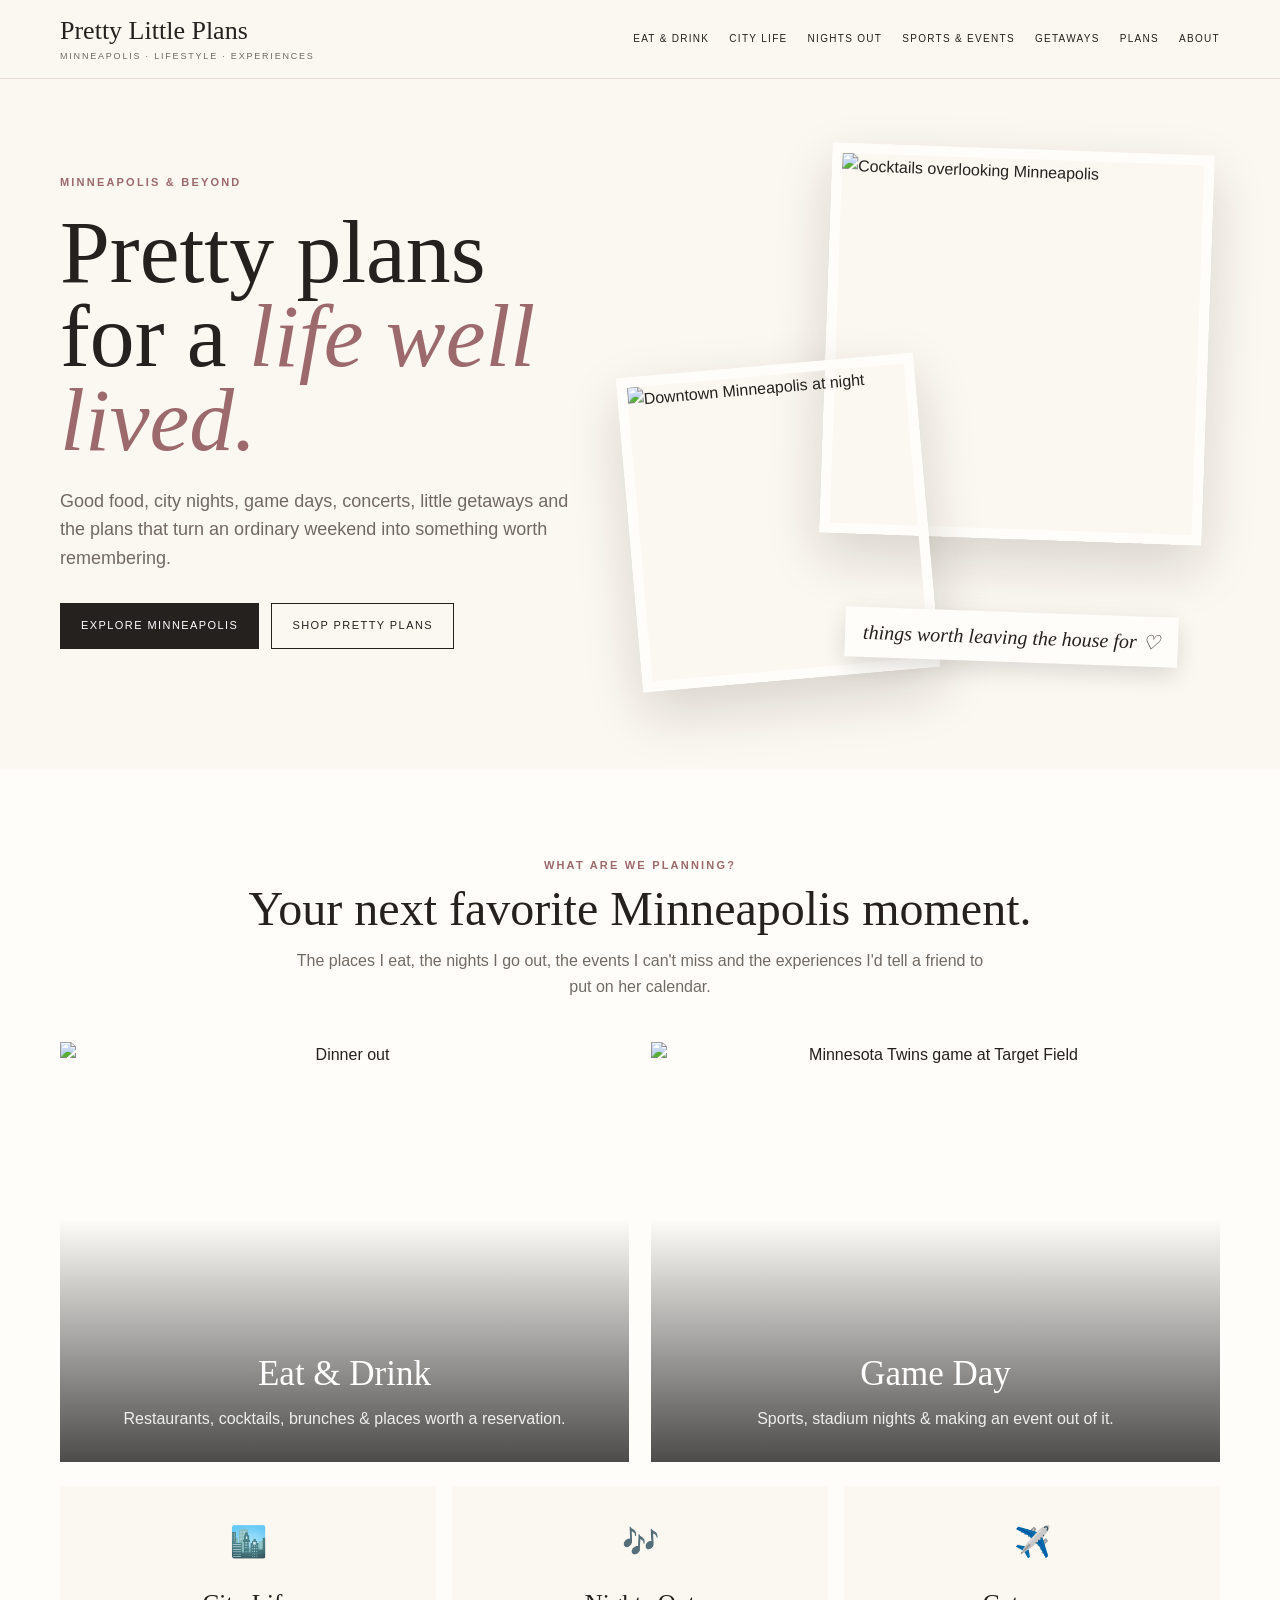
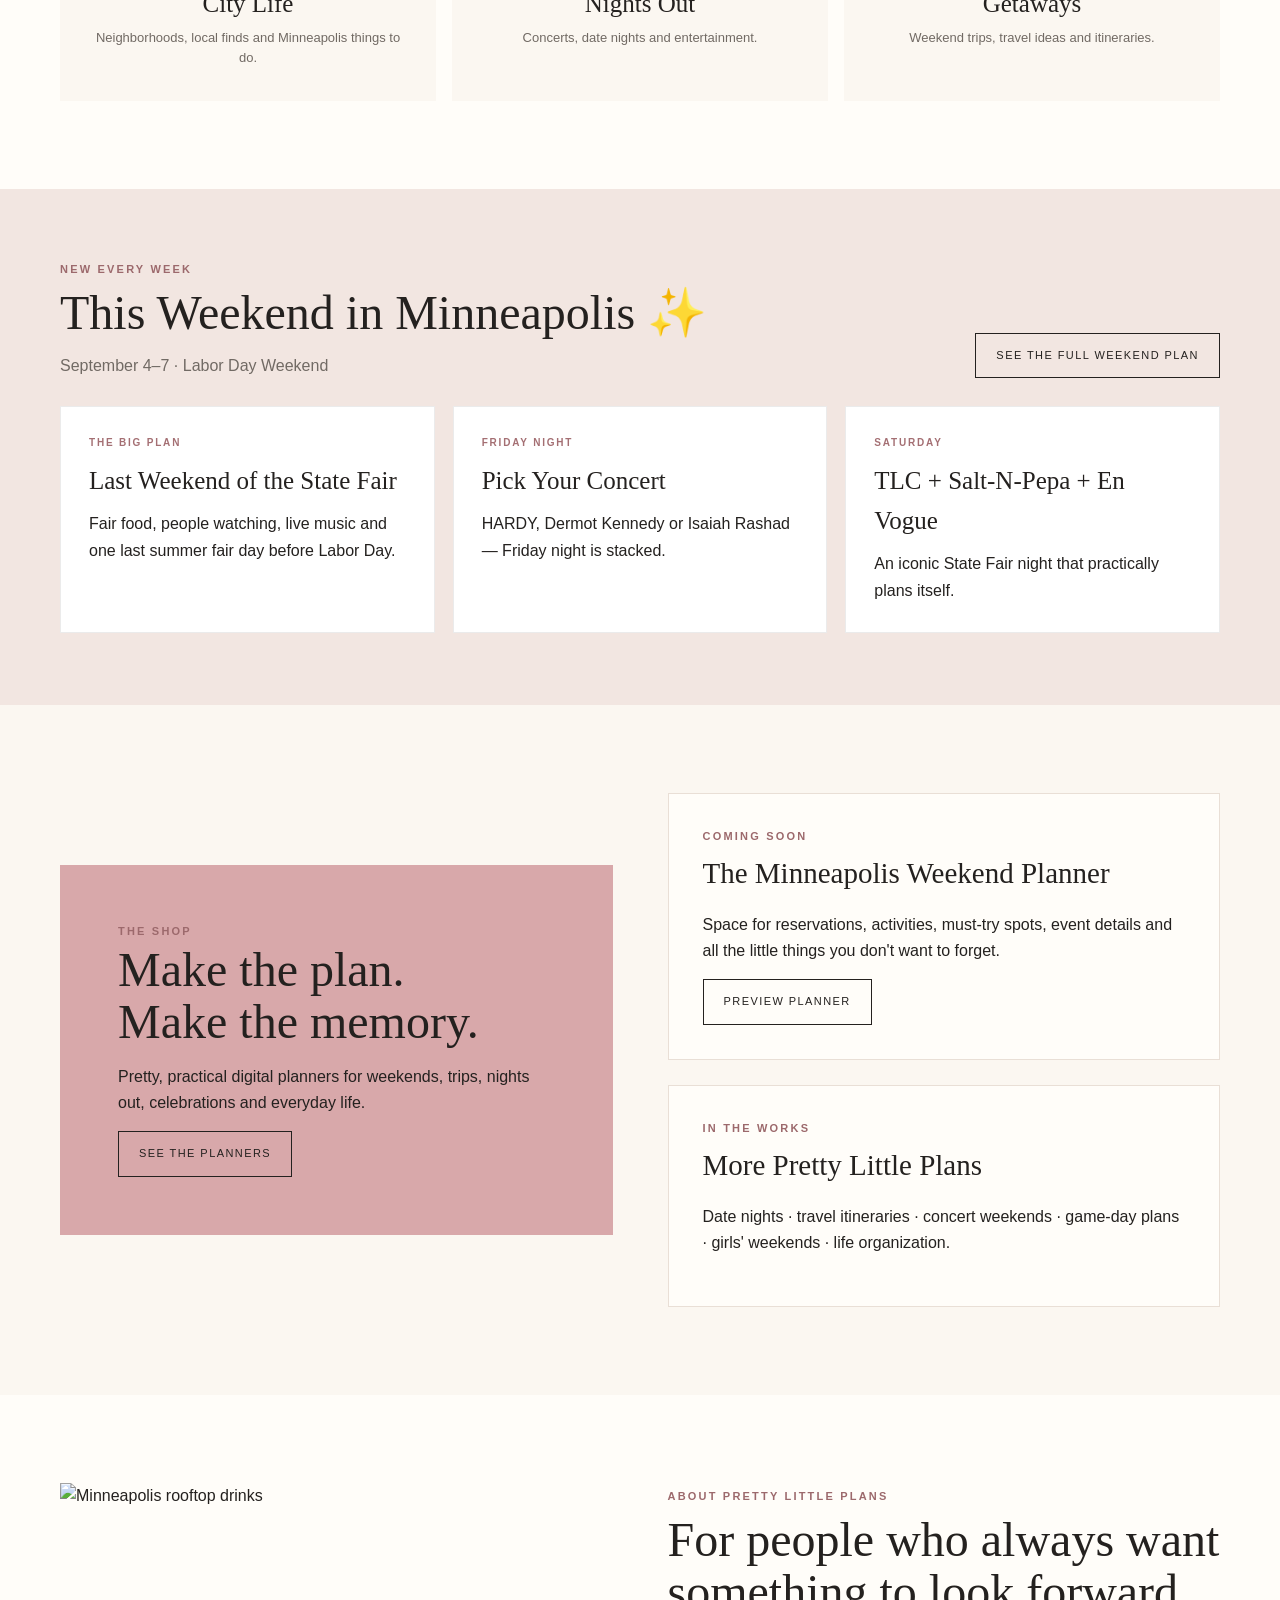
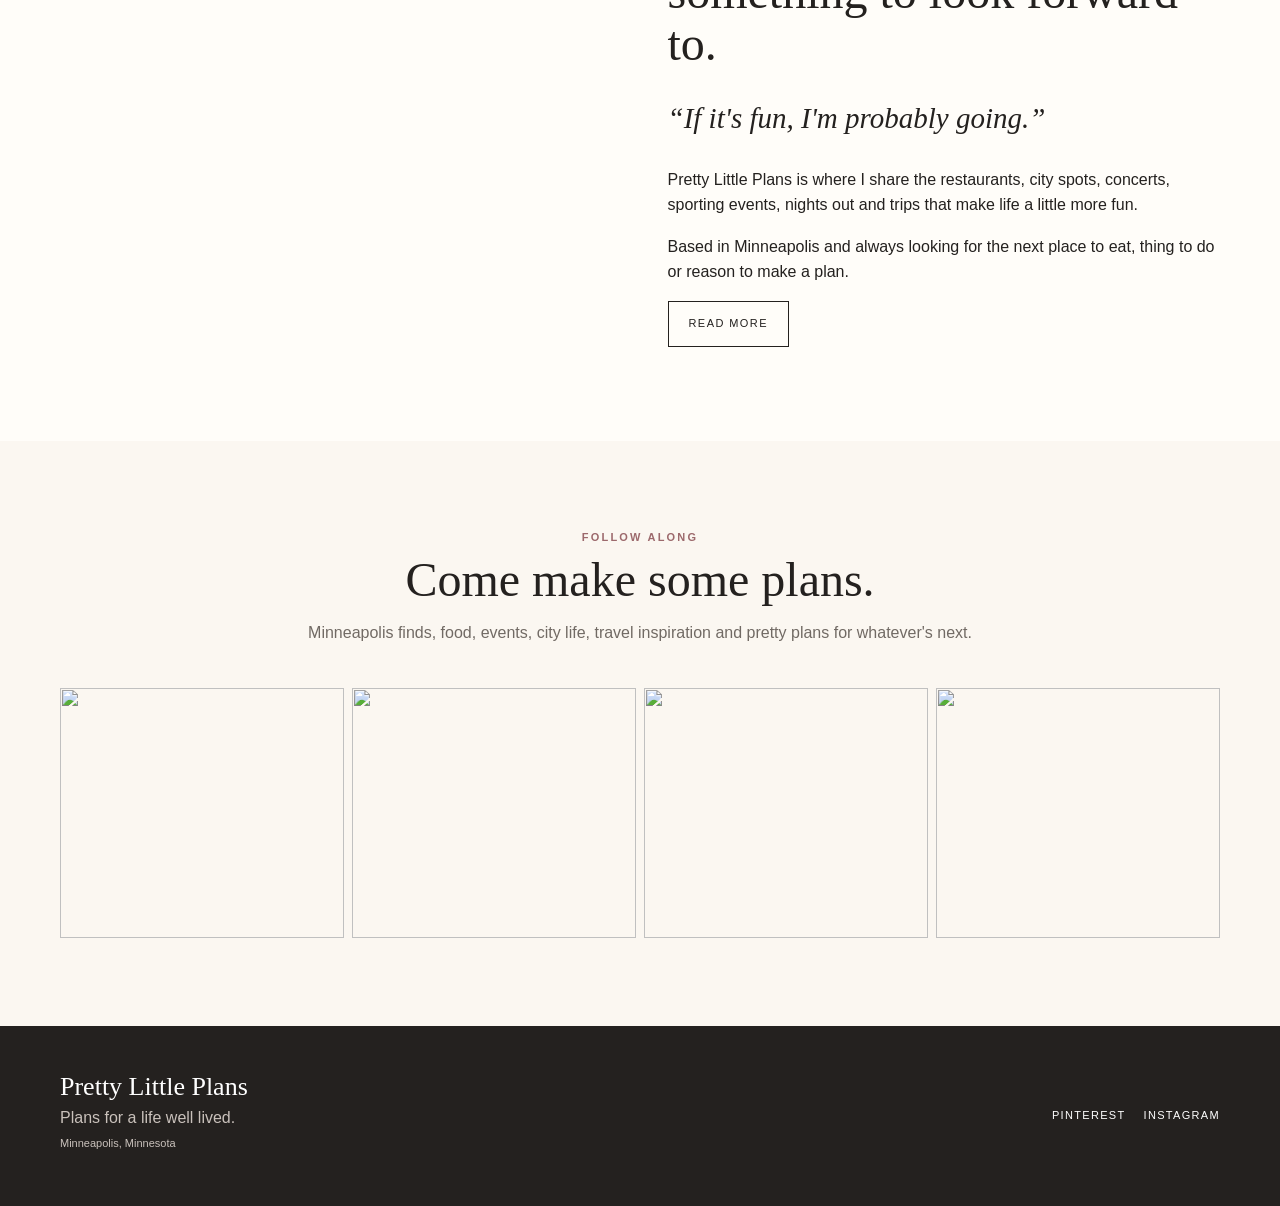
==== index.html @ 94584550 "Add files via upload" ====
<!doctype html><html lang="en"><head><meta charset="utf-8"><meta name="viewport" content="width=device-width,initial-scale=1">
<title>Home | Pretty Little Plans</title><meta name="description" content="Pretty Little Plans — Minneapolis lifestyle, food, nights out, events, travel and digital planners.">
<link rel="icon" href="favicon.svg"><link rel="stylesheet" href="styles.css"></head><body>
<header><div class="container nav">
<a class="brand" href="index.html">Pretty Little Plans<small>Minneapolis · Lifestyle · Experiences</small></a>
<button class="menu" aria-label="Open menu">☰</button>
<nav>
<a href="eat-drink.html">Eat & Drink</a>
<a href="city-life.html">City Life</a>
<a href="nights-out.html">Nights Out</a>
<a href="sports-events.html">Sports & Events</a>
<a href="getaways.html">Getaways</a>
<a href="plans.html">Plans</a>
<a href="about.html">About</a>
</nav></div></header><main>
<div class="container hero">
<div><div class="eyebrow">Minneapolis & beyond</div><h1>Pretty plans for a <em>life well lived.</em></h1>
<p class="lead">Good food, city nights, game days, concerts, little getaways and the plans that turn an ordinary weekend into something worth remembering.</p>
<div class="buttons"><a class="btn primary" href="city-life.html">Explore Minneapolis</a><a class="btn" href="plans.html">Shop Pretty Plans</a></div></div>
<div class="collage"><img class="photo p1" src="assets/rooftop-drinks.jpeg" alt="Cocktails overlooking Minneapolis"><img class="photo p2" src="assets/minneapolis-night.jpeg" alt="Downtown Minneapolis at night"><div class="note">things worth leaving the house for ♡</div></div>
</div>
<section class="alt"><div class="container center"><div class="eyebrow">What are we planning?</div><h2>Your next favorite Minneapolis moment.</h2>
<p class="intro">The places I eat, the nights I go out, the events I can't miss and the experiences I'd tell a friend to put on her calendar.</p>
<div class="feature-grid">
<a class="feature" href="eat-drink.html"><img src="assets/dinner.jpeg" alt="Dinner out"><div class="shade"><h3>Eat & Drink</h3><p>Restaurants, cocktails, brunches & places worth a reservation.</p></div></a>
<a class="feature" href="sports-events.html"><img src="assets/twins-game.jpeg" alt="Minnesota Twins game at Target Field"><div class="shade"><h3>Game Day</h3><p>Sports, stadium nights & making an event out of it.</p></div></a>
</div>
<div class="categories">
<a class="cat" href="city-life.html"><span>🏙️</span><h3>City Life</h3><p>Neighborhoods, local finds and Minneapolis things to do.</p></a>
<a class="cat" href="nights-out.html"><span>🎶</span><h3>Nights Out</h3><p>Concerts, date nights and entertainment.</p></a>
<a class="cat" href="getaways.html"><span>✈️</span><h3>Getaways</h3><p>Weekend trips, travel ideas and itineraries.</p></a>
</div></div></section>

<section class="weekend-feature"><div class="container">
  <div class="eyebrow">New every week</div>
  <div class="weekend-heading"><div><h2>This Weekend in Minneapolis ✨</h2><p class="intro">September 4–7 · Labor Day Weekend</p></div><a class="btn" href="this-weekend.html">See the full weekend plan</a></div>
  <div class="weekend-grid">
    <a class="weekend-card" href="this-weekend.html#fair"><div class="weekend-day">THE BIG PLAN</div><h3>Last Weekend of the State Fair</h3><p>Fair food, people watching, live music and one last summer fair day before Labor Day.</p></a>
    <a class="weekend-card" href="this-weekend.html#friday"><div class="weekend-day">FRIDAY NIGHT</div><h3>Pick Your Concert</h3><p>HARDY, Dermot Kennedy or Isaiah Rashad — Friday night is stacked.</p></a>
    <a class="weekend-card" href="this-weekend.html#saturday"><div class="weekend-day">SATURDAY</div><h3>TLC + Salt-N-Pepa + En Vogue</h3><p>An iconic State Fair night that practically plans itself.</p></a>
  </div>
</div></section>

<section><div class="container shop"><div class="shop-card"><div class="eyebrow">The shop</div><h2>Make the plan.<br>Make the memory.</h2><p>Pretty, practical digital planners for weekends, trips, nights out, celebrations and everyday life.</p><a class="btn" href="plans.html">See the planners</a></div>
<div><div class="planner"><div class="eyebrow">Coming soon</div><h3>The Minneapolis Weekend Planner</h3><p>Space for reservations, activities, must-try spots, event details and all the little things you don't want to forget.</p><a class="btn" href="plans.html">Preview planner</a></div><br>
<div class="planner"><div class="eyebrow">In the works</div><h3>More Pretty Little Plans</h3><p>Date nights · travel itineraries · concert weekends · game-day plans · girls' weekends · life organization.</p></div></div></div></section>
<section class="alt"><div class="container about"><img src="assets/rooftop-drinks.jpeg" alt="Minneapolis rooftop drinks"><div><div class="eyebrow">About Pretty Little Plans</div><h2>For people who always want something to look forward to.</h2><p class="quote">“If it's fun, I'm probably going.”</p><p>Pretty Little Plans is where I share the restaurants, city spots, concerts, sporting events, nights out and trips that make life a little more fun.</p><p>Based in Minneapolis and always looking for the next place to eat, thing to do or reason to make a plan.</p><a class="btn" href="about.html">Read more</a></div></div></section>
<section class="center"><div class="container"><div class="eyebrow">Follow along</div><h2>Come make some plans.</h2><p class="intro">Minneapolis finds, food, events, city life, travel inspiration and pretty plans for whatever's next.</p>
<div class="instagram-strip"><img src="assets/rooftop-drinks.jpeg" alt=""><img src="assets/dinner.jpeg" alt=""><img src="assets/minneapolis-night.jpeg" alt=""><img src="assets/twins-game.jpeg" alt=""></div></div></section>
</main>
<footer><div class="container footer">
<div><div class="brand">Pretty Little Plans</div><p>Plans for a life well lived.</p><p style="font-size:11px">Minneapolis, Minnesota</p></div>
<div class="social"><a href="https://www.pinterest.com/FalynJL/" target="_blank" rel="noopener">Pinterest</a><a href="https://www.instagram.com/falynjm/" target="_blank" rel="noopener">Instagram</a></div>
</div></footer><script src="script.js"></script></body></html>
---- styles.css ----
:root{
  --cream:#fbf7f1; --paper:#fffdf9; --ink:#24211f; --muted:#716a64;
  --blush:#d8a8aa; --blush-deep:#9c696c; --sage:#b8c0b1; --line:#e9dfd6;
  --max:1160px;
}
*{box-sizing:border-box}
html{scroll-behavior:smooth}
body{margin:0;background:var(--cream);color:var(--ink);font-family:Arial,Helvetica,sans-serif;line-height:1.6}
img{max-width:100%;display:block}
a{color:inherit;text-decoration:none}
h1,h2,h3,.brand,.serif{font-family:Georgia,"Times New Roman",serif;font-weight:400}
.container{width:min(var(--max),92%);margin:auto}
.eyebrow{font-size:11px;text-transform:uppercase;letter-spacing:.2em;font-weight:700;color:var(--blush-deep)}
header{position:sticky;top:0;z-index:40;background:rgba(251,247,241,.95);backdrop-filter:blur(10px);border-bottom:1px solid var(--line)}
.nav{height:78px;display:flex;align-items:center;justify-content:space-between;gap:22px}
.brand{font-size:26px;line-height:1}.brand small{display:block;font:9px Arial;letter-spacing:.20em;text-transform:uppercase;color:var(--muted);text-align:center;margin-top:7px}
nav{display:flex;gap:20px;align-items:center;font-size:10px;letter-spacing:.13em;text-transform:uppercase}
nav a:hover,.active{color:var(--blush-deep)}
.menu{display:none;border:0;background:none;font-size:22px}
.hero{display:grid;grid-template-columns:.92fr 1.08fr;gap:55px;align-items:center;min-height:690px;padding:55px 0 80px}
.hero h1{font-size:clamp(58px,7vw,92px);line-height:.94;margin:18px 0 24px}.hero h1 em{color:var(--blush-deep)}
.lead{font-size:18px;color:var(--muted);max-width:570px}.buttons{display:flex;gap:12px;flex-wrap:wrap;margin-top:30px}
.btn{display:inline-block;padding:13px 20px;border:1px solid var(--ink);font-size:11px;text-transform:uppercase;letter-spacing:.13em;transition:.2s}.btn.primary{background:var(--ink);color:white}.btn:hover{transform:translateY(-2px)}
.collage{height:545px;position:relative}.photo{position:absolute;object-fit:cover;border:10px solid var(--paper);box-shadow:0 22px 55px rgba(40,30,20,.16)}
.p1{width:64%;height:390px;right:2%;top:10px;transform:rotate(2deg)}.p2{width:50%;height:315px;left:1%;bottom:4px;transform:rotate(-5deg)}
.note{position:absolute;right:7%;bottom:22px;background:var(--paper);padding:13px 18px;font:italic 20px Georgia;transform:rotate(2deg);box-shadow:0 8px 24px #0002}
section{padding:88px 0}.alt{background:var(--paper)}.center{text-align:center}
h2{font-size:48px;line-height:1.08;margin:8px 0 14px}.intro{max-width:710px;margin:0 auto 42px;color:var(--muted)}
.feature-grid{display:grid;grid-template-columns:repeat(2,1fr);gap:22px}.feature{height:420px;position:relative;overflow:hidden}.feature img{width:100%;height:100%;object-fit:cover;transition:.5s}.feature:hover img{transform:scale(1.03)}
.shade{position:absolute;inset:0;background:linear-gradient(transparent 42%,rgba(0,0,0,.70));display:flex;flex-direction:column;justify-content:flex-end;padding:30px;color:white}.shade h3{font-size:35px;margin:0}.shade p{margin:4px 0 0;color:#eee}
.categories{display:grid;grid-template-columns:repeat(3,1fr);gap:16px;margin-top:24px}.cat{padding:32px;background:var(--cream);min-height:190px;transition:.2s}.cat:hover{transform:translateY(-3px)}.cat span{font-size:30px}.cat h3{font-size:25px;margin:18px 0 4px}.cat p{font-size:13px;color:var(--muted);margin:0}
.shop{display:grid;grid-template-columns:1fr 1fr;gap:55px;align-items:center}.shop-card{background:var(--blush);padding:58px}.shop-card h2{margin-top:4px}.planner{border:1px solid var(--line);background:var(--paper);padding:34px}.planner h3{font-size:29px;margin:4px 0 10px}
.about{display:grid;grid-template-columns:1fr 1fr;gap:55px;align-items:center}.about img{width:100%;height:470px;object-fit:cover}.quote{font:italic 29px Georgia;line-height:1.35}
.instagram-strip{display:grid;grid-template-columns:repeat(4,1fr);gap:8px;margin-top:35px}.instagram-strip img{width:100%;height:250px;object-fit:cover}
.page-hero{padding:90px 0 55px;text-align:center}.page-hero h1{font-size:clamp(52px,6vw,78px);margin:10px auto 16px;line-height:1}.page-hero p{max-width:690px;margin:auto;color:var(--muted);font-size:18px}
.cards{display:grid;grid-template-columns:repeat(3,1fr);gap:24px}.card{background:var(--paper);border:1px solid var(--line);overflow:hidden}.card img{width:100%;height:280px;object-fit:cover}.card-body{padding:24px}.card h3{font-size:28px;margin:3px 0 8px}.meta{font-size:10px;text-transform:uppercase;letter-spacing:.15em;color:var(--blush-deep)}
.placeholder{padding:65px 26px;border:1px dashed #cdbfb4;text-align:center;background:rgba(255,255,255,.35)}.placeholder h3{font-size:31px;margin:0 0 10px}.placeholder p{color:var(--muted);max-width:600px;margin:0 auto}
.cta{background:var(--ink);color:white;text-align:center}.cta p{color:#d8d0ca}.cta .btn{border-color:white;color:white}
footer{background:var(--ink);color:white;padding:48px 0}.footer{display:flex;justify-content:space-between;align-items:center;gap:30px}.footer p{color:#c9c1bb;margin:5px 0}.social{display:flex;gap:18px;font-size:11px;text-transform:uppercase;letter-spacing:.12em}
.badge{display:inline-block;background:var(--paper);border:1px solid var(--line);padding:7px 10px;font-size:10px;text-transform:uppercase;letter-spacing:.12em}
@media(max-width:880px){nav{display:none}.menu{display:block}.hero,.shop,.about{grid-template-columns:1fr}.hero{padding-top:55px}.collage{height:485px}.feature-grid,.cards{grid-template-columns:1fr 1fr}.categories{grid-template-columns:1fr 1fr}.instagram-strip{grid-template-columns:1fr 1fr}.footer{flex-direction:column;align-items:flex-start}}
@media(max-width:560px){h1{font-size:56px}h2{font-size:39px}.collage{height:410px}.p1{height:300px}.p2{height:240px}.feature-grid,.cards,.categories{grid-template-columns:1fr}.feature{height:350px}.instagram-strip img{height:210px}}

/* Weekly Minneapolis guide */
.weekend-feature{background:#f2e6e1;padding:72px 0}.weekend-heading{display:flex;justify-content:space-between;align-items:end;gap:24px;margin-bottom:28px}.weekend-heading .intro{margin:8px 0 0}.weekend-grid{display:grid;grid-template-columns:repeat(3,1fr);gap:18px}.weekend-card{display:block;background:#fff;padding:28px;text-decoration:none;color:inherit;border:1px solid rgba(0,0,0,.08);transition:transform .2s ease}.weekend-card:hover{transform:translateY(-4px)}.weekend-day,.guide-label{font-size:10px;letter-spacing:.18em;text-transform:uppercase;color:#a46f73;font-weight:700;margin-bottom:10px}.weekend-card h3{font-family:Georgia,serif;font-size:25px;margin:0 0 10px}.weekend-card p{margin:0;line-height:1.65}.weekend-hero{background:#f7f1ea;text-align:center;padding:85px 0 65px}.weekend-hero h1{max-width:850px;margin:10px auto}.guide-list{max-width:900px}.guide-item{padding:52px 0;border-bottom:1px solid rgba(0,0,0,.12)}.guide-item h2{margin:5px 0 14px}.guide-item p{font-size:17px;line-height:1.75}.pretty-tip{background:#f7f1ea;padding:20px 22px;margin:24px 0}.final-plan{text-align:center;border-bottom:0;padding-bottom:80px}.final-plan h2{font-style:italic}.final-plan p{font-size:20px}@media(max-width:760px){.weekend-heading{display:block}.weekend-heading .btn{margin-top:18px}.weekend-grid{grid-template-columns:1fr}.weekend-feature{padding:50px 0}.weekend-hero{padding:60px 0 45px}}
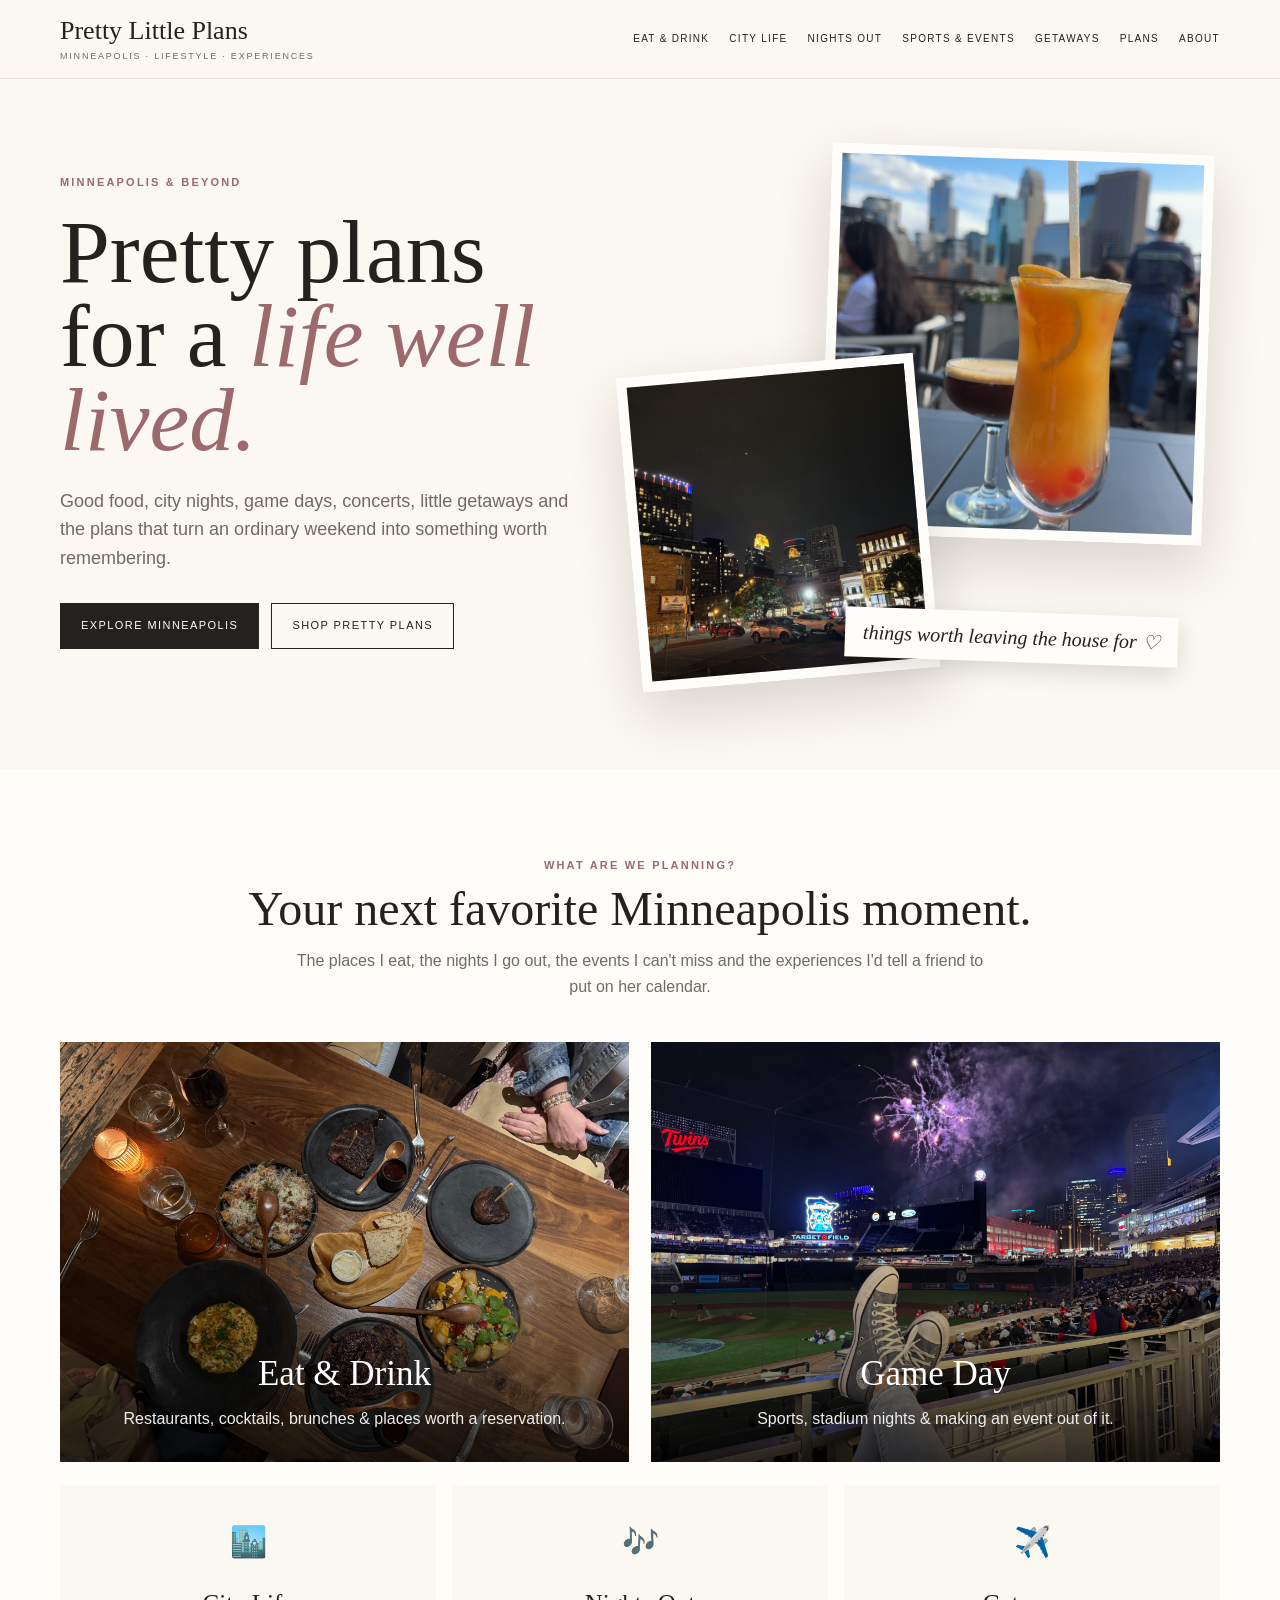
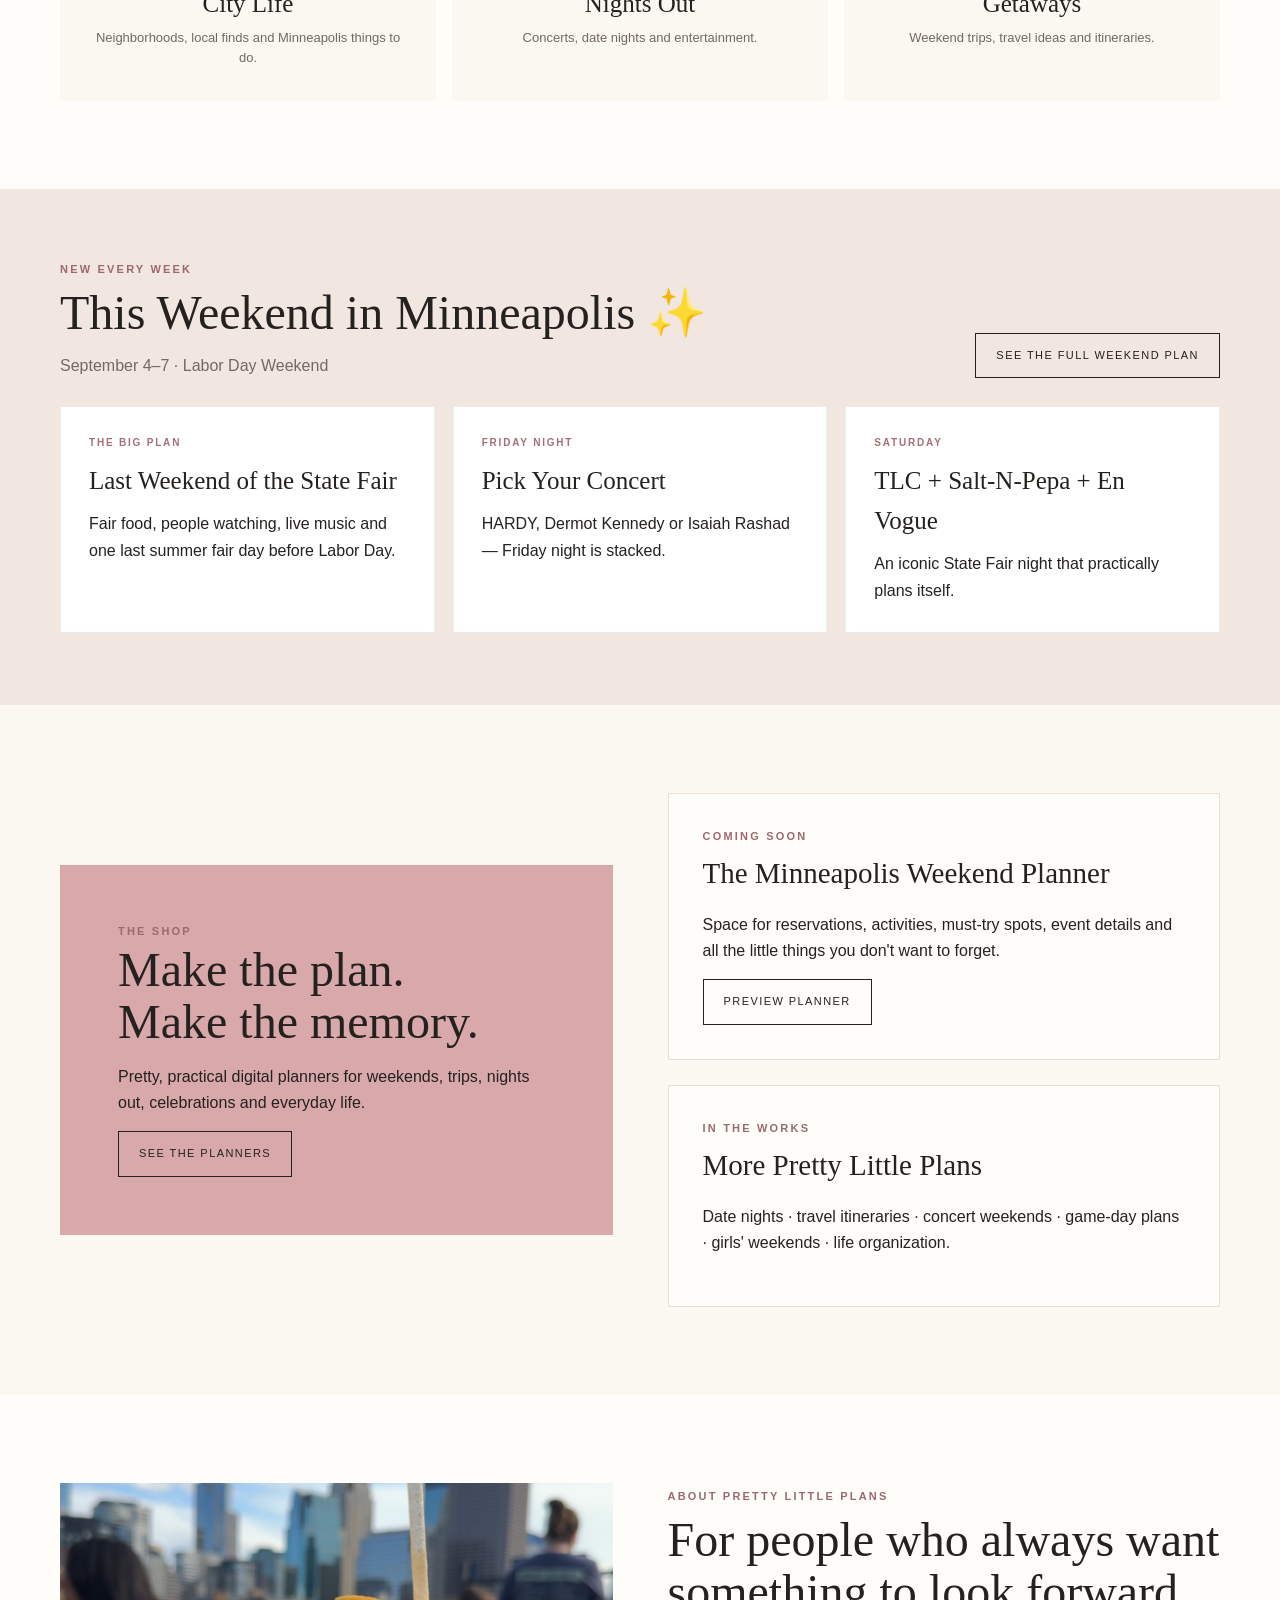
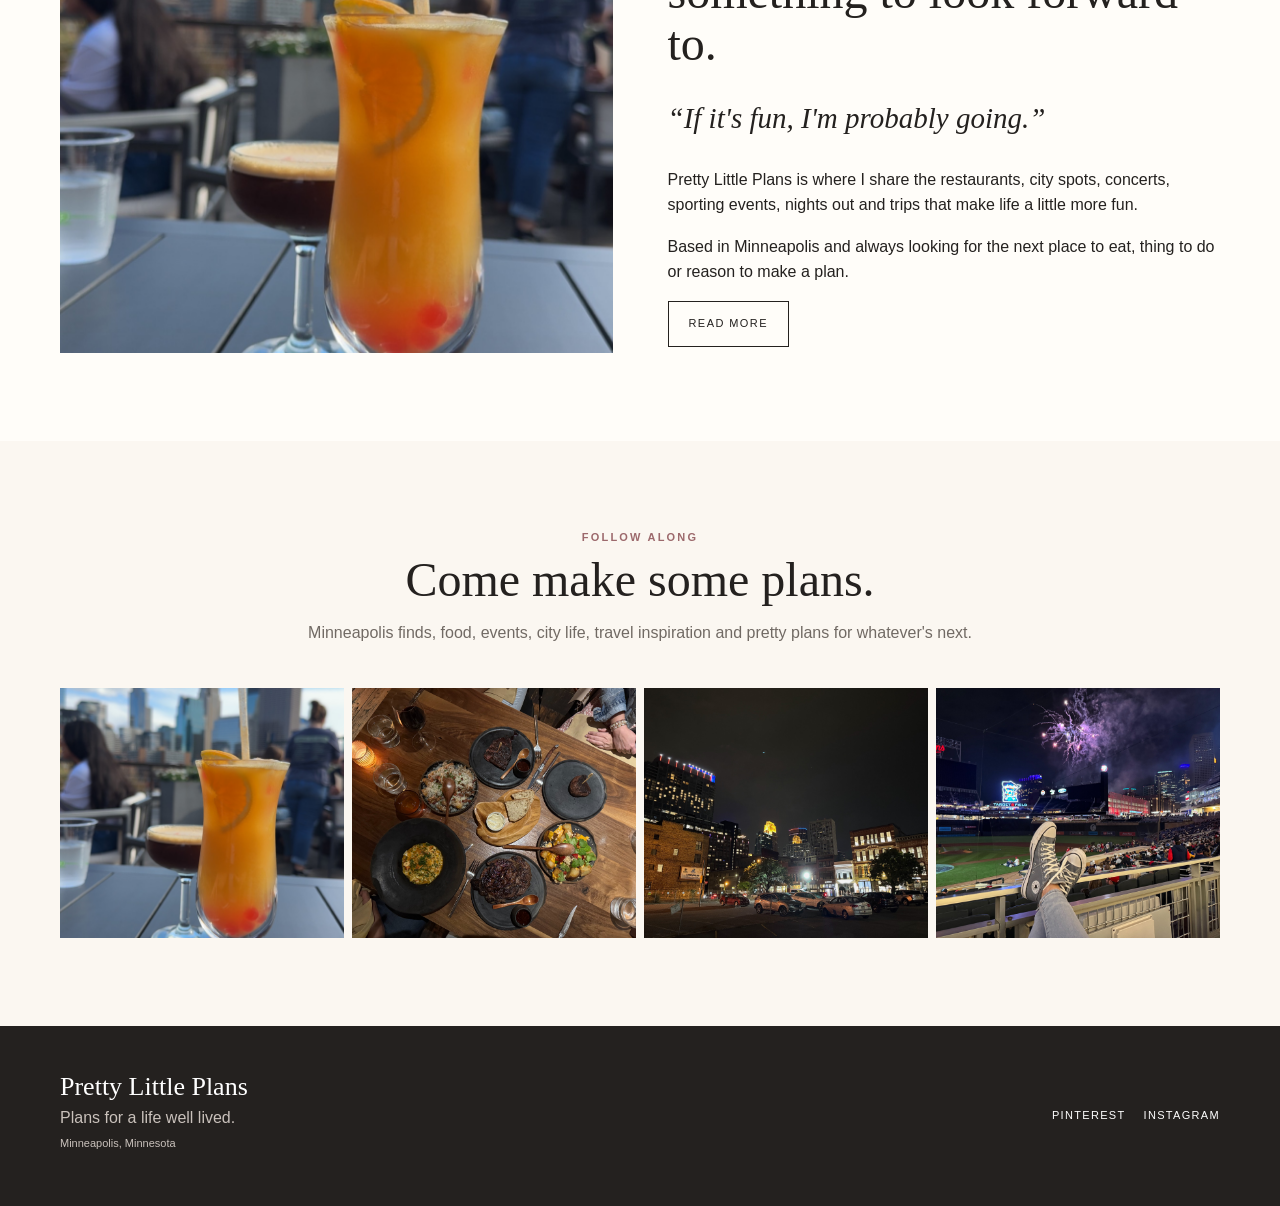
==== commit 4fb13cf9: "Update index.html" ====
--- a/index.html
+++ b/index.html
@@ -17,13 +17,13 @@
 <div><div class="eyebrow">Minneapolis & beyond</div><h1>Pretty plans for a <em>life well lived.</em></h1>
 <p class="lead">Good food, city nights, game days, concerts, little getaways and the plans that turn an ordinary weekend into something worth remembering.</p>
 <div class="buttons"><a class="btn primary" href="city-life.html">Explore Minneapolis</a><a class="btn" href="plans.html">Shop Pretty Plans</a></div></div>
-<div class="collage"><img class="photo p1" src="assets/rooftop-drinks.jpeg" alt="Cocktails overlooking Minneapolis"><img class="photo p2" src="assets/minneapolis-night.jpeg" alt="Downtown Minneapolis at night"><div class="note">things worth leaving the house for ♡</div></div>
+<div class="collage"><img class="photo p1" src="rooftop-drinks.jpeg" alt="Cocktails overlooking Minneapolis"><img class="photo p2" src="minneapolis-night.jpeg" alt="Downtown Minneapolis at night"><div class="note">things worth leaving the house for ♡</div></div>
 </div>
 <section class="alt"><div class="container center"><div class="eyebrow">What are we planning?</div><h2>Your next favorite Minneapolis moment.</h2>
 <p class="intro">The places I eat, the nights I go out, the events I can't miss and the experiences I'd tell a friend to put on her calendar.</p>
 <div class="feature-grid">
-<a class="feature" href="eat-drink.html"><img src="assets/dinner.jpeg" alt="Dinner out"><div class="shade"><h3>Eat & Drink</h3><p>Restaurants, cocktails, brunches & places worth a reservation.</p></div></a>
-<a class="feature" href="sports-events.html"><img src="assets/twins-game.jpeg" alt="Minnesota Twins game at Target Field"><div class="shade"><h3>Game Day</h3><p>Sports, stadium nights & making an event out of it.</p></div></a>
+<a class="feature" href="eat-drink.html"><img src="dinner.jpeg" alt="Dinner out"><div class="shade"><h3>Eat & Drink</h3><p>Restaurants, cocktails, brunches & places worth a reservation.</p></div></a>
+<a class="feature" href="sports-events.html"><img src="twins-game.jpeg" alt="Minnesota Twins game at Target Field"><div class="shade"><h3>Game Day</h3><p>Sports, stadium nights & making an event out of it.</p></div></a>
 </div>
 <div class="categories">
 <a class="cat" href="city-life.html"><span>🏙️</span><h3>City Life</h3><p>Neighborhoods, local finds and Minneapolis things to do.</p></a>
@@ -44,11 +44,11 @@
 <section><div class="container shop"><div class="shop-card"><div class="eyebrow">The shop</div><h2>Make the plan.<br>Make the memory.</h2><p>Pretty, practical digital planners for weekends, trips, nights out, celebrations and everyday life.</p><a class="btn" href="plans.html">See the planners</a></div>
 <div><div class="planner"><div class="eyebrow">Coming soon</div><h3>The Minneapolis Weekend Planner</h3><p>Space for reservations, activities, must-try spots, event details and all the little things you don't want to forget.</p><a class="btn" href="plans.html">Preview planner</a></div><br>
 <div class="planner"><div class="eyebrow">In the works</div><h3>More Pretty Little Plans</h3><p>Date nights · travel itineraries · concert weekends · game-day plans · girls' weekends · life organization.</p></div></div></div></section>
-<section class="alt"><div class="container about"><img src="assets/rooftop-drinks.jpeg" alt="Minneapolis rooftop drinks"><div><div class="eyebrow">About Pretty Little Plans</div><h2>For people who always want something to look forward to.</h2><p class="quote">“If it's fun, I'm probably going.”</p><p>Pretty Little Plans is where I share the restaurants, city spots, concerts, sporting events, nights out and trips that make life a little more fun.</p><p>Based in Minneapolis and always looking for the next place to eat, thing to do or reason to make a plan.</p><a class="btn" href="about.html">Read more</a></div></div></section>
+<section class="alt"><div class="container about"><img src="rooftop-drinks.jpeg" alt="Minneapolis rooftop drinks"><div><div class="eyebrow">About Pretty Little Plans</div><h2>For people who always want something to look forward to.</h2><p class="quote">“If it's fun, I'm probably going.”</p><p>Pretty Little Plans is where I share the restaurants, city spots, concerts, sporting events, nights out and trips that make life a little more fun.</p><p>Based in Minneapolis and always looking for the next place to eat, thing to do or reason to make a plan.</p><a class="btn" href="about.html">Read more</a></div></div></section>
 <section class="center"><div class="container"><div class="eyebrow">Follow along</div><h2>Come make some plans.</h2><p class="intro">Minneapolis finds, food, events, city life, travel inspiration and pretty plans for whatever's next.</p>
-<div class="instagram-strip"><img src="assets/rooftop-drinks.jpeg" alt=""><img src="assets/dinner.jpeg" alt=""><img src="assets/minneapolis-night.jpeg" alt=""><img src="assets/twins-game.jpeg" alt=""></div></div></section>
+<div class="instagram-strip"><img src="rooftop-drinks.jpeg" alt=""><img src="dinner.jpeg" alt=""><img src="minneapolis-night.jpeg" alt=""><img src="twins-game.jpeg" alt=""></div></div></section>
 </main>
 <footer><div class="container footer">
 <div><div class="brand">Pretty Little Plans</div><p>Plans for a life well lived.</p><p style="font-size:11px">Minneapolis, Minnesota</p></div>
 <div class="social"><a href="https://www.pinterest.com/FalynJL/" target="_blank" rel="noopener">Pinterest</a><a href="https://www.instagram.com/falynjm/" target="_blank" rel="noopener">Instagram</a></div>
-</div></footer><script src="script.js"></script></body></html>+</div></footer><script src="script.js"></script></body></html>
